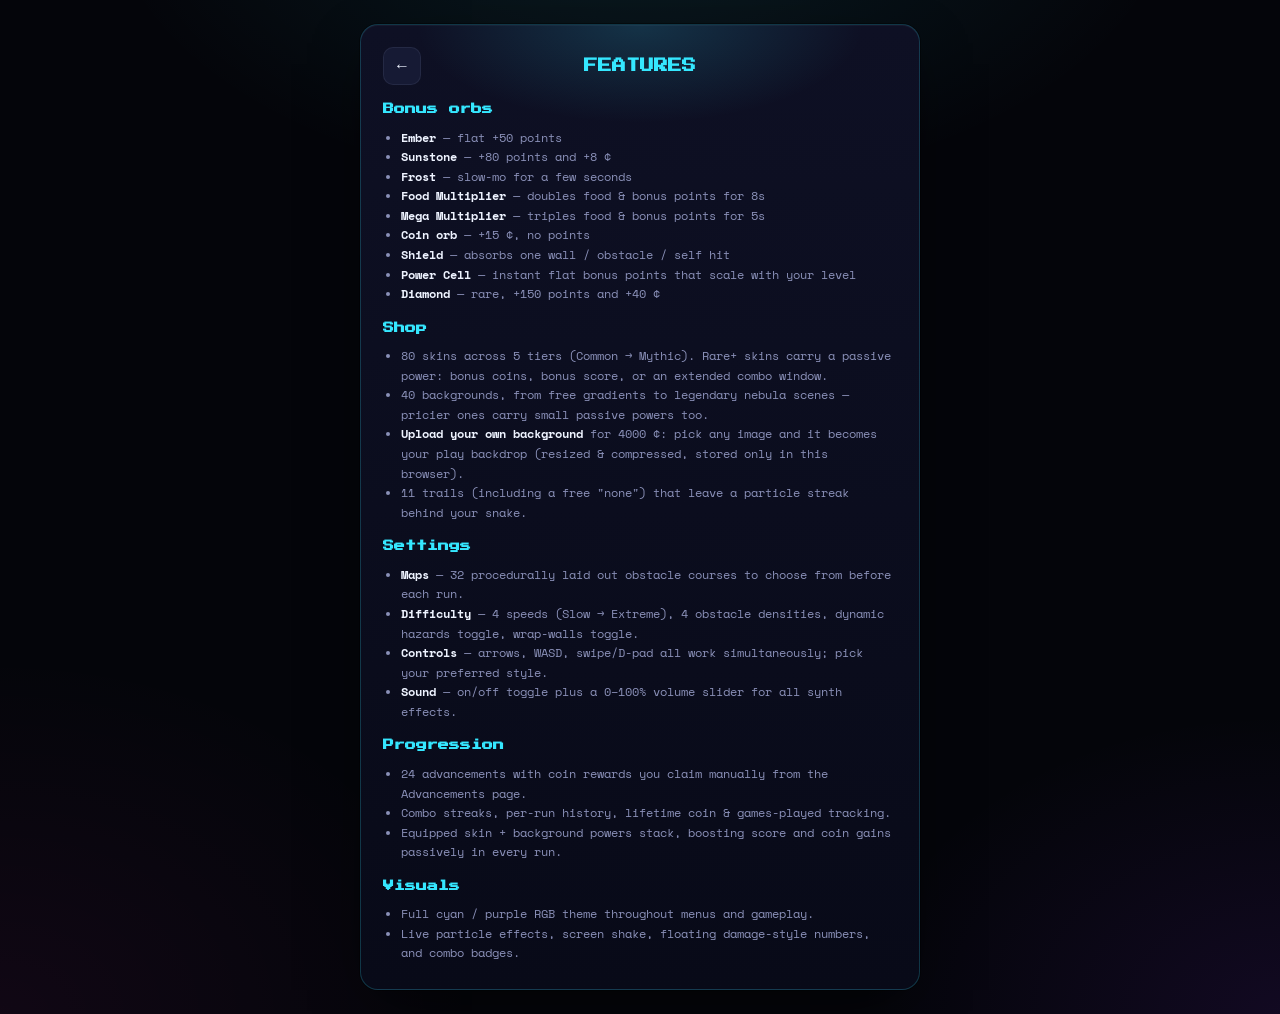
==== features.html @ a80f555c "Add files via upload" ====
<!DOCTYPE html>
<html lang="en">
<head>
<meta charset="UTF-8" />
<meta name="viewport" content="width=device-width, initial-scale=1, viewport-fit=cover" />
<title>Features — HORIZON SNAKE</title>
<link rel="preconnect" href="https://fonts.googleapis.com">
<link rel="preconnect" href="https://fonts.gstatic.com" crossorigin>
<link href="https://fonts.googleapis.com/css2?family=Press+Start+2P&family=Space+Mono:wght@400;700&display=swap" rel="stylesheet">
<link rel="stylesheet" href="assets/style.css">
</head>
<body>
<div id="app">
  <div class="panel">
    <div class="back-row">
      <a href="index.html"><button class="icon-btn">←</button></a>
      <h2>FEATURES</h2>
      <div style="width:38px"></div>
    </div>

    <div class="feature-list">
      <h3>Bonus orbs</h3>
      <ul>
        <li><b>Ember</b> — flat +50 points</li>
        <li><b>Sunstone</b> — +80 points and +8 ¢</li>
        <li><b>Frost</b> — slow-mo for a few seconds</li>
        <li><b>Food Multiplier</b> — doubles food & bonus points for 8s</li>
        <li><b>Mega Multiplier</b> — triples food & bonus points for 5s</li>
        <li><b>Coin orb</b> — +15 ¢, no points</li>
        <li><b>Shield</b> — absorbs one wall / obstacle / self hit</li>
        <li><b>Power Cell</b> — instant flat bonus points that scale with your level</li>
        <li><b>Diamond</b> — rare, +150 points and +40 ¢</li>
      </ul>

      <h3>Shop</h3>
      <ul>
        <li>80 skins across 5 tiers (Common → Mythic). Rare+ skins carry a passive power: bonus coins, bonus score, or an extended combo window.</li>
        <li>40 backgrounds, from free gradients to legendary nebula scenes — pricier ones carry small passive powers too.</li>
        <li><b>Upload your own background</b> for 4000 ¢: pick any image and it becomes your play backdrop (resized & compressed, stored only in this browser).</li>
        <li>11 trails (including a free "none") that leave a particle streak behind your snake.</li>
      </ul>

      <h3>Settings</h3>
      <ul>
        <li><b>Maps</b> — 32 procedurally laid out obstacle courses to choose from before each run.</li>
        <li><b>Difficulty</b> — 4 speeds (Slow → Extreme), 4 obstacle densities, dynamic hazards toggle, wrap-walls toggle.</li>
        <li><b>Controls</b> — arrows, WASD, swipe/D-pad all work simultaneously; pick your preferred style.</li>
        <li><b>Sound</b> — on/off toggle plus a 0–100% volume slider for all synth effects.</li>
      </ul>

      <h3>Progression</h3>
      <ul>
        <li>24 advancements with coin rewards you claim manually from the Advancements page.</li>
        <li>Combo streaks, per-run history, lifetime coin & games-played tracking.</li>
        <li>Equipped skin + background powers stack, boosting score and coin gains passively in every run.</li>
      </ul>

      <h3>Visuals</h3>
      <ul>
        <li>Full cyan / purple RGB theme throughout menus and gameplay.</li>
        <li>Live particle effects, screen shake, floating damage-style numbers, and combo badges.</li>
      </ul>
    </div>
  </div>
</div>
<script src="assets/common.js"></script>
</body>
</html>
---- assets/style.css ----
:root{
  --bg:#04050a;
  --bg2:#080a18;
  --surface:#0e1024;
  --surface2:#161a34;
  --line: rgba(53,231,255,0.20);
  --line-soft: rgba(200,210,255,0.08);
  --text:#eef3ff;
  --muted:#8a90b8;
  --gold:#35e7ff;        /* primary accent = cyan */
  --gold-dark:#8b2ff2;   /* secondary accent = purple */
  --red:#ff5d6c;
  --sun:#b57bff;         /* violet accent (was amber) */
  --blue:#35e7ff;
  --purple:#8b5cf6;
  --silver:#cfd9ec;
  --diamond:#bdf4ff;
  --shield:#5df2c7;
  --magenta:#ff2fd6;
}
*{box-sizing:border-box;}
html,body{margin:0;padding:0;}
body{
  background:
    radial-gradient(ellipse 900px 500px at 50% -10%, rgba(53,231,255,0.10), transparent 60%),
    radial-gradient(ellipse 700px 500px at 100% 100%, rgba(139,47,242,0.10), transparent 60%),
    radial-gradient(ellipse 800px 600px at 0% 100%, rgba(255,47,214,0.05), transparent 60%),
    var(--bg);
  color:var(--text);
  font-family:'Space Mono', monospace;
  min-height:100vh;
  display:flex;
  align-items:center;
  justify-content:center;
  padding:24px 14px;
  overflow-x:hidden;
}
a{ text-decoration:none; color:inherit; }
.display{font-family:'Press Start 2P', monospace;}
#app{ width:100%; max-width:560px; position:relative; }

.panel{
  background:linear-gradient(180deg, var(--surface), var(--bg2));
  border:1px solid var(--line);
  border-radius:18px;
  box-shadow: 0 0 0 1px rgba(0,0,0,0.4), 0 20px 60px -20px rgba(0,0,0,0.8), inset 0 1px 0 rgba(255,255,255,0.04);
  padding:22px;
  animation: fadeUp .35s ease;
  position:relative;
  overflow:hidden;
}
.panel::before{
  content:"";
  position:absolute; left:0; right:0; top:0; height:140px;
  background:radial-gradient(ellipse 320px 140px at 50% 0%, rgba(53,231,255,0.16), transparent 70%);
  pointer-events:none;
}
@keyframes fadeUp{ from{opacity:0; transform:translateY(8px);} to{opacity:1; transform:translateY(0);} }

.brand{ text-align:center; margin-bottom:18px; position:relative; }
.brand h1{
  font-size:24px; letter-spacing:2px; margin:0 0 6px;
  background:linear-gradient(90deg, var(--gold), var(--purple), var(--magenta));
  -webkit-background-clip:text; background-clip:text; color:transparent;
  filter:drop-shadow(0 0 18px rgba(53,231,255,0.45));
}
.brand p{ margin:0; color:var(--muted); font-size:11px; letter-spacing:3px; text-transform:uppercase; }
.brand .sig{ display:flex; justify-content:center; gap:6px; margin-top:14px; }
.sig-seg{
  width:16px;height:16px;border-radius:5px;
  background:linear-gradient(135deg, var(--gold), var(--gold-dark));
  box-shadow:0 0 10px rgba(53,231,255,0.6);
  animation: slither 1.8s ease-in-out infinite;
}
.sig-seg:nth-child(2){animation-delay:.1s; opacity:.88;}
.sig-seg:nth-child(3){animation-delay:.2s; opacity:.74; background:linear-gradient(135deg, var(--magenta), var(--gold));}
.sig-seg:nth-child(4){animation-delay:.3s; opacity:.6; background:linear-gradient(135deg, var(--purple), var(--magenta));}
.sig-seg:nth-child(5){animation-delay:.4s; opacity:.46; background:linear-gradient(135deg, var(--blue), var(--purple));}
@keyframes slither{ 0%,100%{ transform:translateY(0); } 50%{ transform:translateY(-6px); } }

.stats-row{ display:grid; grid-template-columns:1fr 1fr; gap:10px; margin:18px 0; }
.stat{ background:var(--surface2); border:1px solid var(--line-soft); border-radius:12px; padding:12px 14px; }
.stat .label{ font-size:9px; letter-spacing:2px; color:var(--muted); text-transform:uppercase; }
.stat .value{ font-family:'Press Start 2P'; font-size:16px; margin-top:6px; }
.stat.coin .value{ color:var(--sun); }
.stat.high .value{ color:var(--gold); }

.btn{
  display:flex; align-items:center; justify-content:center; gap:10px;
  width:100%; padding:15px 16px; margin-bottom:10px; border-radius:12px;
  border:1px solid var(--line-soft); background:var(--surface2); color:var(--text);
  font-family:'Space Mono', monospace; font-weight:700; font-size:14px; letter-spacing:1px;
  cursor:pointer; transition: transform .12s ease, border-color .12s ease, box-shadow .12s ease;
  -webkit-tap-highlight-color: transparent;
}
.btn:hover{ transform:translateY(-1px); border-color:rgba(53,231,255,0.4); }
.btn:active{ transform:translateY(0px) scale(.98); }
.btn:focus-visible{ outline:2px solid var(--gold); outline-offset:2px; }
.btn.primary{
  background:linear-gradient(135deg, var(--gold), var(--gold-dark)); color:#04121a; border:none;
  box-shadow:0 8px 24px -10px rgba(53,231,255,0.65); font-family:'Press Start 2P'; font-size:13px;
}
.btn.ghost{ background:transparent; }
.btn.danger{ color:var(--red); }
.row-btns{ display:flex; gap:10px; }
.row-btns .btn{ margin-bottom:0; }

.back-row{ display:flex; align-items:center; justify-content:space-between; margin-bottom:16px; }
.back-row h2{ font-family:'Press Start 2P'; font-size:14px; margin:0; color:var(--gold); }
.icon-btn{
  width:38px;height:38px; border-radius:10px; background:var(--surface2); border:1px solid var(--line-soft);
  color:var(--text); cursor:pointer; font-size:16px; display:flex; align-items:center; justify-content:center;
}

/* ---- tabs (shop / settings sections) ---- */
.tabs{ display:flex; gap:6px; background:var(--surface2); border-radius:10px; padding:4px; margin-bottom:14px; overflow-x:auto; }
.tabs button{
  flex:1; white-space:nowrap; border:none; background:transparent; color:var(--muted);
  font-family:'Space Mono'; font-size:11px; font-weight:700; padding:9px 10px; border-radius:8px; cursor:pointer;
}
.tabs button.active{ background:linear-gradient(135deg, var(--gold), var(--gold-dark)); color:#04121a; }
.section-title{ font-size:11px; letter-spacing:2px; text-transform:uppercase; color:var(--muted); margin:16px 0 8px; }
.section-title:first-child{ margin-top:0; }

.setting{ display:flex; align-items:center; justify-content:space-between; padding:14px 4px; border-bottom:1px solid var(--line-soft); gap:10px; }
.setting:last-child{ border-bottom:none; }
.setting .s-label{ font-size:12.5px; }
.setting .s-sub{ font-size:10px; color:var(--muted); margin-top:3px; }
.segmented{ display:flex; background:var(--surface2); border-radius:9px; padding:3px; gap:3px; flex-wrap:wrap; }
.segmented button{
  border:none; background:transparent; color:var(--muted); font-family:'Space Mono';
  font-size:11px; padding:7px 10px; border-radius:7px; cursor:pointer; font-weight:700;
}
.segmented button.active{ background:var(--gold); color:#04121a; }
.toggle{ width:46px; height:26px; border-radius:20px; background:var(--surface2); border:1px solid var(--line-soft); position:relative; cursor:pointer; flex-shrink:0; }
.toggle .knob{ position:absolute; top:2px; left:2px; width:20px; height:20px; border-radius:50%; background:var(--muted); transition:all .18s ease; }
.toggle.on{ background:rgba(53,231,255,0.22); border-color:var(--gold); }
.toggle.on .knob{ left:22px; background:var(--gold); box-shadow:0 0 8px rgba(53,231,255,0.8); }
.slider{ -webkit-appearance:none; width:120px; height:6px; border-radius:6px; background:var(--surface2); outline:none; }
.slider::-webkit-slider-thumb{ -webkit-appearance:none; width:16px; height:16px; border-radius:50%; background:var(--gold); box-shadow:0 0 8px rgba(53,231,255,0.8); cursor:pointer; }
.slider::-moz-range-thumb{ width:16px; height:16px; border-radius:50%; background:var(--gold); border:none; cursor:pointer; }

.map-grid{ display:grid; grid-template-columns:repeat(3,1fr); gap:8px; }
.map-card{ background:var(--surface2); border:1px solid var(--line-soft); border-radius:10px; padding:8px 6px; text-align:center; cursor:pointer; font-size:9.5px; }
.map-card canvas{ width:100%; height:44px; display:block; margin-bottom:5px; border-radius:5px; }
.map-card.selected{ border-color:var(--gold); box-shadow:0 0 0 1px var(--gold); }

.skin-grid{ display:grid; grid-template-columns:1fr 1fr; gap:12px; }
.skin-card{ background:var(--surface2); border:1px solid var(--line-soft); border-radius:14px; padding:12px; text-align:center; cursor:pointer; position:relative; }
.skin-card.selected{ border-color:var(--gold); box-shadow:0 0 0 1px var(--gold), 0 0 20px -6px rgba(53,231,255,0.6); }
.skin-card canvas{ width:100%; height:56px; display:block; margin-bottom:8px; }
.skin-name{ font-size:11px; letter-spacing:.5px; }
.skin-tier{ font-size:8.5px; color:var(--purple); letter-spacing:1px; text-transform:uppercase; margin-top:2px; }
.skin-power{ font-size:8.5px; color:var(--shield); margin-top:3px; }
.skin-price{ font-size:10px; color:var(--sun); margin-top:5px; }
.skin-owned{ font-size:9px; color:var(--gold); margin-top:5px; letter-spacing:1px; }
.skin-lock{ position:absolute; top:8px; right:8px; font-size:12px; opacity:.6; }

.bg-card{ background:var(--surface2); border:1px solid var(--line-soft); border-radius:14px; padding:10px; text-align:center; cursor:pointer; position:relative; }
.bg-card.selected{ border-color:var(--gold); box-shadow:0 0 0 1px var(--gold); }
.bg-swatch{ width:100%; height:52px; border-radius:8px; margin-bottom:7px; background-size:cover; background-position:center; }
.bg-upload-input{ display:none; }

.upload-hint{ font-size:9.5px; color:var(--muted); text-align:center; margin:8px 0 14px; line-height:1.5; }

.skin-card.locked, .bg-card.locked{ opacity:.92; }

.ach-list{ display:flex; flex-direction:column; gap:8px; }
.ach-row{ display:flex; align-items:center; gap:12px; background:var(--surface2); border:1px solid var(--line-soft); border-radius:12px; padding:10px 12px; }
.ach-row.unlocked{ border-color:rgba(53,231,255,0.35); }
.ach-icon{ font-size:20px; width:34px; text-align:center; opacity:.35; filter:grayscale(1); }
.ach-row.unlocked .ach-icon{ opacity:1; filter:none; }
.ach-info{ flex:1; min-width:0; }
.ach-name{ font-size:12px; font-weight:700; }
.ach-desc{ font-size:9.5px; color:var(--muted); margin-top:2px; }
.ach-reward{ font-size:9.5px; color:var(--sun); margin-top:2px; }
.ach-claim{ flex-shrink:0; border:none; border-radius:8px; padding:8px 10px; font-size:9.5px; font-weight:700; cursor:pointer; font-family:'Space Mono'; }
.ach-claim.can{ background:linear-gradient(135deg, var(--gold), var(--gold-dark)); color:#04121a; }
.ach-claim.done{ background:var(--surface2); color:var(--muted); border:1px solid var(--line-soft); }
.ach-claim.locked{ background:transparent; color:var(--muted); }

.feature-list{ font-size:11.5px; line-height:1.7; }
.feature-list h3{ font-family:'Press Start 2P'; font-size:11px; color:var(--gold); margin:16px 0 8px; }
.feature-list h3:first-child{ margin-top:0; }
.feature-list ul{ margin:0 0 4px; padding-left:18px; color:var(--muted); }
.feature-list li b{ color:var(--text); }

.hud{ display:flex; justify-content:space-between; align-items:flex-start; margin-bottom:10px; gap:10px; flex-wrap:wrap; }
.hud .score-box{ font-family:'Press Start 2P'; font-size:15px; color:var(--text); }
.hud .score-box small{ display:block; font-family:'Space Mono'; font-size:9px; color:var(--muted); letter-spacing:2px; margin-top:2px; }
.hud .level-box{ font-family:'Press Start 2P'; font-size:11px; color:var(--gold); text-align:right; }
.hud .level-box small{ display:block; font-family:'Space Mono'; font-size:9px; color:var(--muted); letter-spacing:2px; margin-top:2px; }
.bonus-banner{
  display:none; align-items:center; gap:8px; background:rgba(53,231,255,0.12);
  border:1px solid rgba(53,231,255,0.4); color:var(--gold); padding:6px 10px; border-radius:20px;
  font-size:11px; font-weight:700; white-space:nowrap;
}
.bonus-banner.show{ display:flex; }
.bonus-dot{ width:8px;height:8px;border-radius:50%; background:currentColor; box-shadow:0 0 8px currentColor; animation:pulse .6s ease-in-out infinite; }
@keyframes pulse{ 0%,100%{opacity:1;} 50%{opacity:.35;} }

#stage-wrap{ position:relative; border-radius:14px; overflow:hidden; border:1px solid var(--line); background:#03060d; box-shadow: inset 0 0 60px rgba(0,0,0,0.5); }
#stage{ display:block; width:100%; height:auto; }
.fx-layer{ position:absolute; inset:0; pointer-events:none; }
.float-text{ position:absolute; font-family:'Press Start 2P'; font-size:11px; pointer-events:none; animation: floatUp 1s ease-out forwards; }
@keyframes floatUp{ from{ transform:translateY(0); opacity:1; } to{ transform:translateY(-34px); opacity:0; } }

.combo-badge{ position:absolute; top:10px; left:50%; transform:translateX(-50%) scale(0.8); font-family:'Press Start 2P'; font-size:12px; color:var(--magenta); text-shadow:0 0 12px rgba(255,47,214,0.8); opacity:0; transition:opacity .15s ease, transform .15s ease; pointer-events:none; white-space:nowrap; }
.combo-badge.show{ opacity:1; transform:translateX(-50%) scale(1); }

.toast-layer{ position:absolute; top:10px; left:0; right:0; display:flex; flex-direction:column; align-items:center; gap:6px; pointer-events:none; z-index:5; }
.toast{ background:rgba(8,8,20,0.88); border:1px solid var(--line); border-radius:10px; padding:8px 14px; font-size:11px; display:flex; align-items:center; gap:8px; backdrop-filter:blur(3px); animation: toastIn .25s ease, toastOut .4s ease 2.1s forwards; box-shadow:0 8px 20px -8px rgba(0,0,0,0.6); }
.toast b{ color:var(--gold); font-family:'Press Start 2P'; font-size:9px; }
@keyframes toastIn{ from{opacity:0; transform:translateY(-10px);} to{opacity:1; transform:translateY(0);} }
@keyframes toastOut{ to{opacity:0; transform:translateY(-6px);} }

.overlay{
  position:absolute; inset:0; background:rgba(4,5,12,0.88); backdrop-filter:blur(2px);
  display:none; align-items:center; justify-content:center; flex-direction:column; text-align:center; padding:20px; border-radius:14px;
}
.overlay.show{ display:flex; }
.overlay h3{ font-family:'Press Start 2P'; font-size:16px; margin:0 0 10px; color:var(--gold); }
.overlay p{ color:var(--muted); font-size:11px; margin:0 0 8px; }
.overlay .ach-unlocked{ font-size:10px; color:var(--shield); margin:0 0 12px; min-height:12px; }

.active-fx{ display:flex; gap:8px; margin-top:10px; flex-wrap:wrap; }
.fx-chip{ font-size:9px; padding:5px 9px; border-radius:20px; border:1px solid var(--line-soft); background:var(--surface2); letter-spacing:.5px; }

.dpad{ display:grid; grid-template-columns:56px 56px 56px; grid-template-rows:52px 52px 52px; gap:6px; justify-content:center; margin-top:16px; }
.dpad button{ background:var(--surface2); border:1px solid var(--line-soft); border-radius:12px; color:var(--text); font-size:18px; cursor:pointer; -webkit-tap-highlight-color:transparent; }
.dpad button:active{ background:rgba(53,231,255,0.2); border-color:var(--gold); }
.dpad .up{ grid-column:2; grid-row:1; }
.dpad .left{ grid-column:1; grid-row:2; }
.dpad .pause-mid{ grid-column:2; grid-row:2; }
.dpad .right{ grid-column:3; grid-row:2; }
.dpad .down{ grid-column:2; grid-row:3; }

.hint{ text-align:center; color:var(--muted); font-size:10px; margin-top:12px; letter-spacing:1px; }
.legend{ display:flex; flex-wrap:wrap; gap:10px; justify-content:center; margin-top:14px; font-size:9.5px; color:var(--muted); }
.legend span{ display:inline-flex; align-items:center; gap:5px; }
.legend i{ width:8px; height:8px; border-radius:50%; display:inline-block; }

.history-row{ display:flex; justify-content:space-between; font-size:11px; padding:8px 4px; border-bottom:1px solid var(--line-soft); color:var(--muted); }
.history-row span:first-child{ color:var(--text); }
.empty-hint{ text-align:center; color:var(--muted); font-size:10.5px; padding:14px 0; }

.ach-strip{ display:flex; align-items:center; justify-content:space-between; background:var(--surface2); border:1px solid var(--line-soft); border-radius:12px; padding:10px 14px; margin-top:10px; font-size:11px; cursor:pointer; }
.ach-strip .ach-count{ color:var(--gold); font-family:'Press Start 2P'; font-size:11px; }

.site-footer{ text-align:center; color:var(--muted); font-size:9.5px; letter-spacing:1px; margin-top:16px; }
.site-footer a{ color:var(--gold); }

::selection{ background:rgba(53,231,255,0.3); }
@media (prefers-reduced-motion: reduce){ .sig-seg, .bonus-dot, .float-text, .toast{ animation:none !important; } }
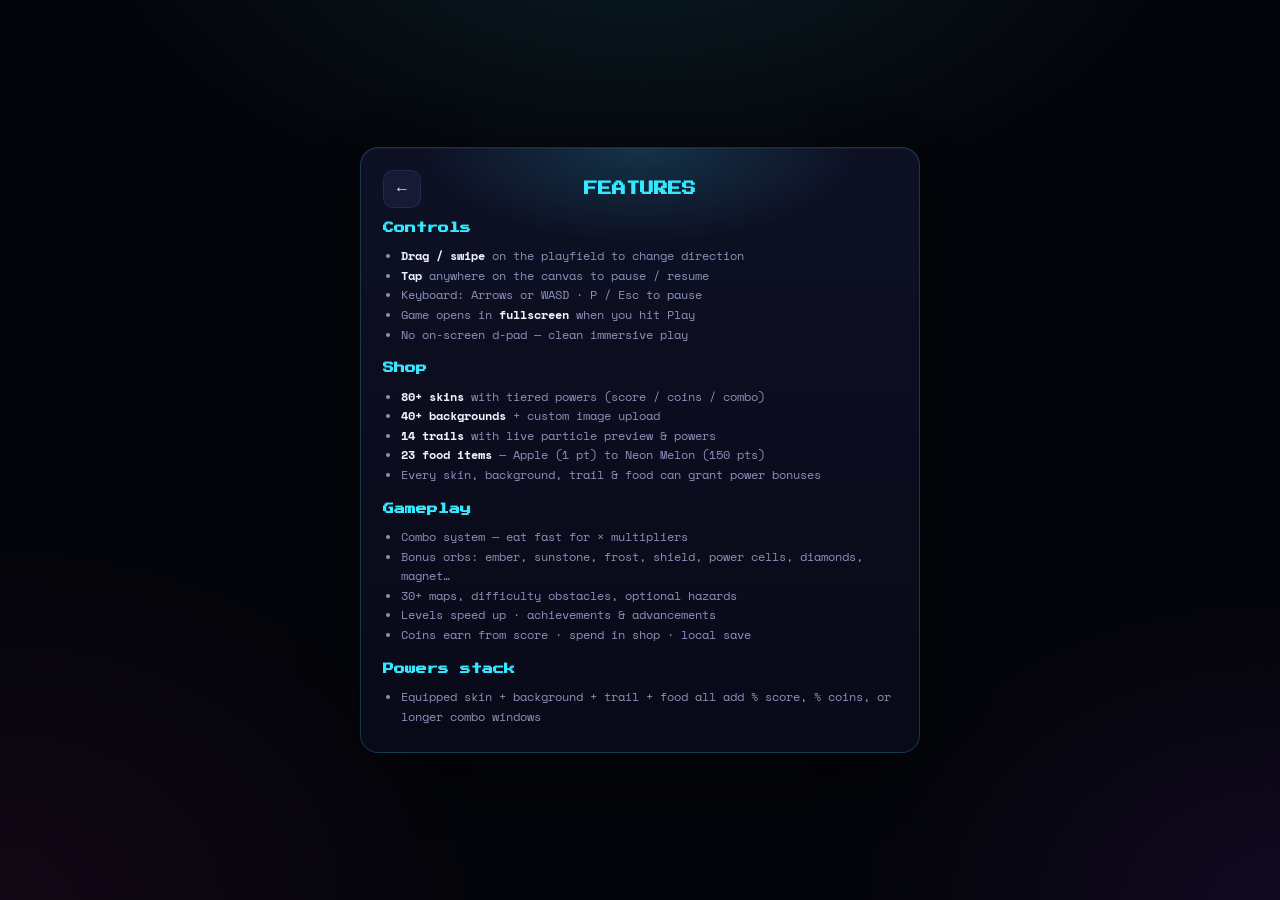
==== commit 85ae3bbb: "Add files via upload" ====
--- a/features.html
+++ b/features.html
@@ -17,52 +17,37 @@
       <h2>FEATURES</h2>
       <div style="width:38px"></div>
     </div>
-
     <div class="feature-list">
-      <h3>Bonus orbs</h3>
+      <h3>Controls</h3>
       <ul>
-        <li><b>Ember</b> — flat +50 points</li>
-        <li><b>Sunstone</b> — +80 points and +8 ¢</li>
-        <li><b>Frost</b> — slow-mo for a few seconds</li>
-        <li><b>Food Multiplier</b> — doubles food & bonus points for 8s</li>
-        <li><b>Mega Multiplier</b> — triples food & bonus points for 5s</li>
-        <li><b>Coin orb</b> — +15 ¢, no points</li>
-        <li><b>Shield</b> — absorbs one wall / obstacle / self hit</li>
-        <li><b>Power Cell</b> — instant flat bonus points that scale with your level</li>
-        <li><b>Diamond</b> — rare, +150 points and +40 ¢</li>
+        <li><b>Drag / swipe</b> on the playfield to change direction</li>
+        <li><b>Tap</b> anywhere on the canvas to pause / resume</li>
+        <li>Keyboard: Arrows or WASD · P / Esc to pause</li>
+        <li>Game opens in <b>fullscreen</b> when you hit Play</li>
+        <li>No on-screen d-pad — clean immersive play</li>
       </ul>
-
       <h3>Shop</h3>
       <ul>
-        <li>80 skins across 5 tiers (Common → Mythic). Rare+ skins carry a passive power: bonus coins, bonus score, or an extended combo window.</li>
-        <li>40 backgrounds, from free gradients to legendary nebula scenes — pricier ones carry small passive powers too.</li>
-        <li><b>Upload your own background</b> for 4000 ¢: pick any image and it becomes your play backdrop (resized & compressed, stored only in this browser).</li>
-        <li>11 trails (including a free "none") that leave a particle streak behind your snake.</li>
+        <li><b>80+ skins</b> with tiered powers (score / coins / combo)</li>
+        <li><b>40+ backgrounds</b> + custom image upload</li>
+        <li><b>14 trails</b> with live particle preview & powers</li>
+        <li><b>23 food items</b> — Apple (1 pt) to Neon Melon (150 pts)</li>
+        <li>Every skin, background, trail & food can grant power bonuses</li>
       </ul>
-
-      <h3>Settings</h3>
+      <h3>Gameplay</h3>
       <ul>
-        <li><b>Maps</b> — 32 procedurally laid out obstacle courses to choose from before each run.</li>
-        <li><b>Difficulty</b> — 4 speeds (Slow → Extreme), 4 obstacle densities, dynamic hazards toggle, wrap-walls toggle.</li>
-        <li><b>Controls</b> — arrows, WASD, swipe/D-pad all work simultaneously; pick your preferred style.</li>
-        <li><b>Sound</b> — on/off toggle plus a 0–100% volume slider for all synth effects.</li>
+        <li>Combo system — eat fast for × multipliers</li>
+        <li>Bonus orbs: ember, sunstone, frost, shield, power cells, diamonds, magnet…</li>
+        <li>30+ maps, difficulty obstacles, optional hazards</li>
+        <li>Levels speed up · achievements & advancements</li>
+        <li>Coins earn from score · spend in shop · local save</li>
       </ul>
-
-      <h3>Progression</h3>
+      <h3>Powers stack</h3>
       <ul>
-        <li>24 advancements with coin rewards you claim manually from the Advancements page.</li>
-        <li>Combo streaks, per-run history, lifetime coin & games-played tracking.</li>
-        <li>Equipped skin + background powers stack, boosting score and coin gains passively in every run.</li>
-      </ul>
-
-      <h3>Visuals</h3>
-      <ul>
-        <li>Full cyan / purple RGB theme throughout menus and gameplay.</li>
-        <li>Live particle effects, screen shake, floating damage-style numbers, and combo badges.</li>
+        <li>Equipped skin + background + trail + food all add % score, % coins, or longer combo windows</li>
       </ul>
     </div>
   </div>
 </div>
-<script src="assets/common.js"></script>
 </body>
 </html>
--- a/assets/style.css
+++ b/assets/style.css
@@ -196,6 +196,13 @@
   font-size:11px; font-weight:700; white-space:nowrap;
 }
 .bonus-banner.show{ display:flex; }
+.power-chip{
+  display:none; align-items:center; gap:8px; justify-content:center;
+  font-family:'Space Mono'; font-size:10px; letter-spacing:1px;
+  color:var(--gold); background:rgba(255,209,102,0.10);
+  border:1px solid rgba(255,209,102,0.35); border-radius:20px;
+  padding:5px 12px; margin-bottom:8px; width:fit-content; margin-left:auto; margin-right:auto;
+}
 .bonus-dot{ width:8px;height:8px;border-radius:50%; background:currentColor; box-shadow:0 0 8px currentColor; animation:pulse .6s ease-in-out infinite; }
 @keyframes pulse{ 0%,100%{opacity:1;} 50%{opacity:.35;} }
 
@@ -252,3 +259,150 @@
 
 ::selection{ background:rgba(53,231,255,0.3); }
 @media (prefers-reduced-motion: reduce){ .sig-seg, .bonus-dot, .float-text, .toast{ animation:none !important; } }
+
+/* ---- Food / trail / bg previews & game fullscreen ---- */
+.preview-canvas, .trail-preview {
+  width: 100%;
+  height: 48px;
+  border-radius: 8px;
+  display: block;
+  background: #0a0c1a;
+}
+.preview-swatch, .bg-swatch {
+  width: 100%;
+  height: 56px;
+  border-radius: 8px;
+  margin-bottom: 6px;
+}
+.food-preview {
+  width: 100%;
+  height: 56px;
+  border-radius: 8px;
+  display: flex;
+  align-items: center;
+  justify-content: center;
+  margin-bottom: 4px;
+}
+.food-emoji { font-size: 28px; filter: drop-shadow(0 0 8px rgba(255,255,255,0.3)); }
+
+.tabs { display: flex; flex-wrap: wrap; gap: 6px; margin-bottom: 14px; }
+.tabs button {
+  flex: 1 1 auto; min-width: 64px; padding: 8px 6px; font-size: 11px;
+  border-radius: 10px; border: 1px solid var(--line-soft); background: var(--surface2);
+  color: var(--muted); cursor: pointer; font-family: 'Space Mono';
+}
+.tabs button.active {
+  background: linear-gradient(135deg, rgba(53,231,255,0.25), rgba(139,47,242,0.25));
+  color: var(--text); border-color: var(--gold);
+}
+
+.skin-grid {
+  display: grid;
+  grid-template-columns: repeat(auto-fill, minmax(130px, 1fr));
+  gap: 10px;
+}
+.skin-card, .bg-card {
+  background: var(--surface2);
+  border: 1px solid var(--line-soft);
+  border-radius: 12px;
+  padding: 10px;
+  cursor: pointer;
+  position: relative;
+  transition: border-color .15s, transform .12s;
+}
+.skin-card:hover, .bg-card:hover { border-color: rgba(53,231,255,0.35); transform: translateY(-1px); }
+.skin-card.selected, .bg-card.selected { border-color: var(--gold); box-shadow: 0 0 0 1px var(--gold); }
+.skin-name { font-size: 11px; font-weight: 700; margin-top: 6px; }
+.skin-tier { font-size: 9px; color: var(--muted); margin-top: 2px; }
+.skin-power { font-size: 9px; color: var(--gold); margin-top: 3px; }
+.skin-owned { font-size: 9px; color: var(--shield); margin-top: 4px; }
+.skin-price { font-size: 9px; color: var(--sun); margin-top: 4px; }
+.skin-lock { position: absolute; top: 8px; right: 8px; font-size: 12px; opacity: 0.7; }
+
+/* ---- Game page: true fullscreen lock, no pull-to-refresh, smooth touch ---- */
+html.game-lock,
+body.game-page {
+  padding: 0 !important;
+  margin: 0 !important;
+  min-height: 100% !important;
+  height: 100% !important;
+  width: 100% !important;
+  overflow: hidden !important;
+  overscroll-behavior: none !important;
+  overscroll-behavior-y: none !important;
+  touch-action: none !important;
+  position: fixed !important;
+  inset: 0 !important;
+  -webkit-overflow-scrolling: auto;
+  -webkit-user-select: none;
+  user-select: none;
+  -webkit-touch-callout: none;
+}
+.game-page #app,
+.game-app {
+  max-width: 100%;
+  width: 100%;
+  height: 100%;
+  max-height: 100dvh;
+  display: flex;
+  flex-direction: column;
+  overflow: hidden;
+  touch-action: none;
+}
+.game-panel {
+  flex: 1;
+  display: flex;
+  flex-direction: column;
+  border-radius: 0;
+  border: none;
+  padding: 8px 10px 10px;
+  max-width: 100%;
+  height: 100%;
+  box-shadow: none;
+  overflow: hidden;
+  touch-action: none;
+}
+.game-panel #stage-wrap {
+  flex: 1;
+  min-height: 0;
+  display: flex;
+  align-items: center;
+  justify-content: center;
+  touch-action: none;
+  -webkit-user-select: none;
+  user-select: none;
+}
+.game-panel #stage {
+  max-height: min(78dvh, 100vw - 20px);
+  width: auto;
+  max-width: 100%;
+  aspect-ratio: 1;
+  touch-action: none;
+  display: block;
+}
+.legend.compact { margin-top: 6px; gap: 8px; font-size: 9px; }
+.hint { margin-top: 6px; }
+.dpad { display: none !important; }
+
+.upload-hint { font-size: 10.5px; color: var(--muted); margin: 0 0 10px; line-height: 1.45; }
+.bg-upload-input { display: none; }
+
+.back-row { display: flex; align-items: center; justify-content: space-between; margin-bottom: 12px; }
+.back-row h2 { font-family: 'Press Start 2P'; font-size: 14px; margin: 0; }
+.icon-btn {
+  width: 38px; height: 38px; border-radius: 10px; border: 1px solid var(--line-soft);
+  background: var(--surface2); color: var(--text); font-size: 16px; cursor: pointer;
+}
+.row-btns { display: flex; gap: 10px; margin-bottom: 10px; }
+.row-btns .btn { margin-bottom: 0; }
+
+@media (display-mode: fullscreen), (orientation: landscape) {
+  .game-panel #stage { max-height: min(88dvh, 100vw - 16px); }
+}
+@media (max-width: 480px) {
+  .game-panel { padding: 6px 8px 8px; }
+  .game-panel #stage { max-height: min(70dvh, 100vw - 16px); }
+  .hud { margin-bottom: 4px; }
+  .legend.compact { display: none; } /* free vertical space on small phones */
+  .hint { font-size: 9px; }
+}
